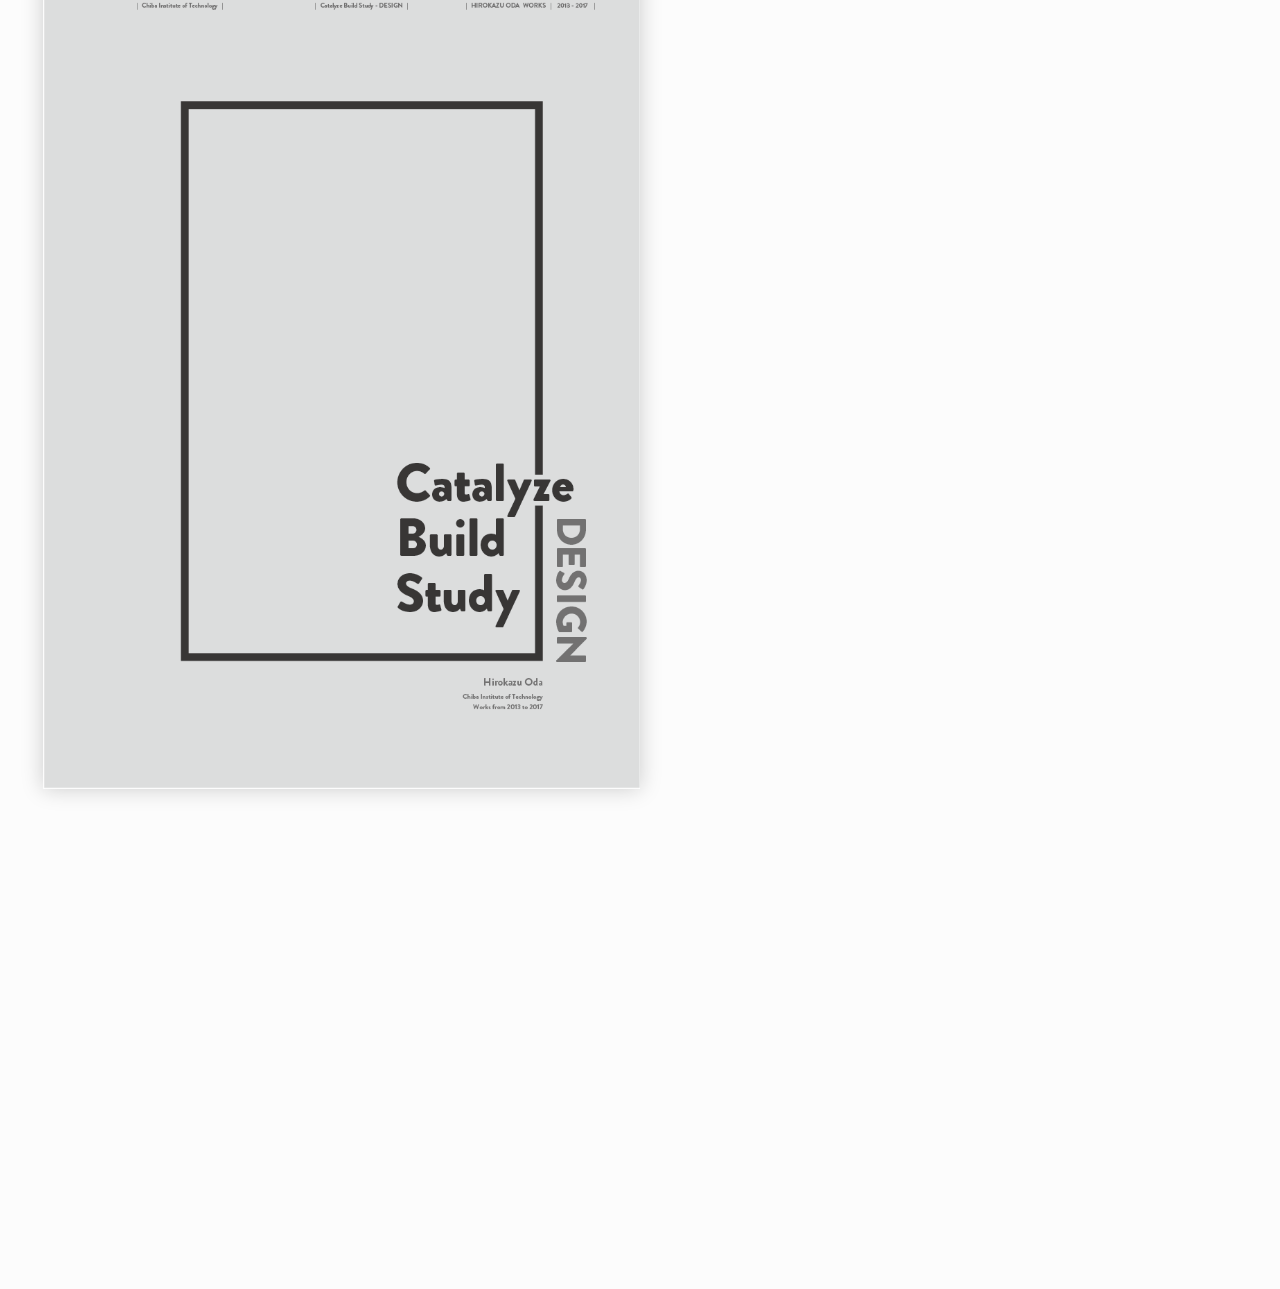
==== turnjs4/samples/basic/index.html @ 7fb5406c "Add files via upload" ====
<!doctype html>
<!--[if lt IE 7 ]> <html lang="en" class="ie6"> <![endif]-->
<!--[if IE 7 ]>    <html lang="en" class="ie7"> <![endif]-->
<!--[if IE 8 ]>    <html lang="en" class="ie8"> <![endif]-->
<!--[if IE 9 ]>    <html lang="en" class="ie9"> <![endif]-->
<!--[if !IE]><!--> <html lang="en"> <!--<![endif]-->
<head>
<meta name="viewport" content="width = 1050, user-scalable = no" />
<script type="text/javascript" src="../../extras/jquery.min.1.7.js"></script>
<script type="text/javascript" src="../../extras/modernizr.2.5.3.min.js"></script>
</head>
<body>

<div class="flipbook-viewport">
	<div class="container">
		<div class="flipbook">
			<div style="background-image:url(pages/1.png)"></div>
			<div style="background-image:url(pages/2.png)"></div>
			<div style="background-image:url(pages/3.png)"></div>
			<div style="background-image:url(pages/4.png)"></div>
			<div style="background-image:url(pages/5.png)"></div>
			<div style="background-image:url(pages/6.png)"></div>
			<div style="background-image:url(pages/7.png)"></div>
			<div style="background-image:url(pages/8.png)"></div>
			<div style="background-image:url(pages/9.png)"></div>
			<div style="background-image:url(pages/10.png)"></div>
			<div style="background-image:url(pages/11.png)"></div>
			<div style="background-image:url(pages/12.png)"></div>
			<div style="background-image:url(pages/13.png)"></div>
			<div style="background-image:url(pages/14.png)"></div>
			<div style="background-image:url(pages/15.png)"></div>
			<div style="background-image:url(pages/16.png)"></div>
			<div style="background-image:url(pages/17.png)"></div>
			<div style="background-image:url(pages/18.png)"></div>
			<div style="background-image:url(pages/19.png)"></div>
			<div style="background-image:url(pages/20.png)"></div>
			<div style="background-image:url(pages/21.png)"></div>
			<div style="background-image:url(pages/22.png)"></div>
			<div style="background-image:url(pages/23.png)"></div>
			<div style="background-image:url(pages/24.png)"></div>
			<div style="background-image:url(pages/25.png)"></div>
			<div style="background-image:url(pages/26.png)"></div>
			<div style="background-image:url(pages/27.png)"></div>
			<div style="background-image:url(pages/28.png)"></div>
			<div style="background-image:url(pages/29.png)"></div>
			<div style="background-image:url(pages/30.png)"></div>
			<div style="background-image:url(pages/31.png)"></div>
			<div style="background-image:url(pages/32.png)"></div>
			<div style="background-image:url(pages/33.png)"></div>
			<div style="background-image:url(pages/34.png)"></div>
			<div style="background-image:url(pages/35.png)"></div>
			<div style="background-image:url(pages/36.png)"></div>
			<div style="background-image:url(pages/37.png)"></div>
			<div style="background-image:url(pages/38.png)"></div>
			<div style="background-image:url(pages/39.png)"></div>
			<div style="background-image:url(pages/40.png)"></div>
			<div style="background-image:url(pages/41.png)"></div>
			<div style="background-image:url(pages/42.png)"></div>
			<div style="background-image:url(pages/43.png)"></div>
			<div style="background-image:url(pages/44.png)"></div>
		</div>
	</div>
</div>


<script type="text/javascript">

function loadApp() {

	// Create the flipbook

	$('.flipbook').turn({
			// Width

			width:1790/1.5,

			// Height

			height:1258/1.5,

			// Elevation

			elevation: 50,

			// Enable gradients

			gradients: true,

			// Auto center this flipbook

			autoCenter: true

	});
}

// Load the HTML4 version if there's not CSS transform

yepnope({
	test : Modernizr.csstransforms,
	yep: ['../../lib/turn.js'],
	nope: ['../../lib/turn.html4.min.js'],
	both: ['css/basic.css'],
	complete: loadApp
});

</script>

</body>
</html>
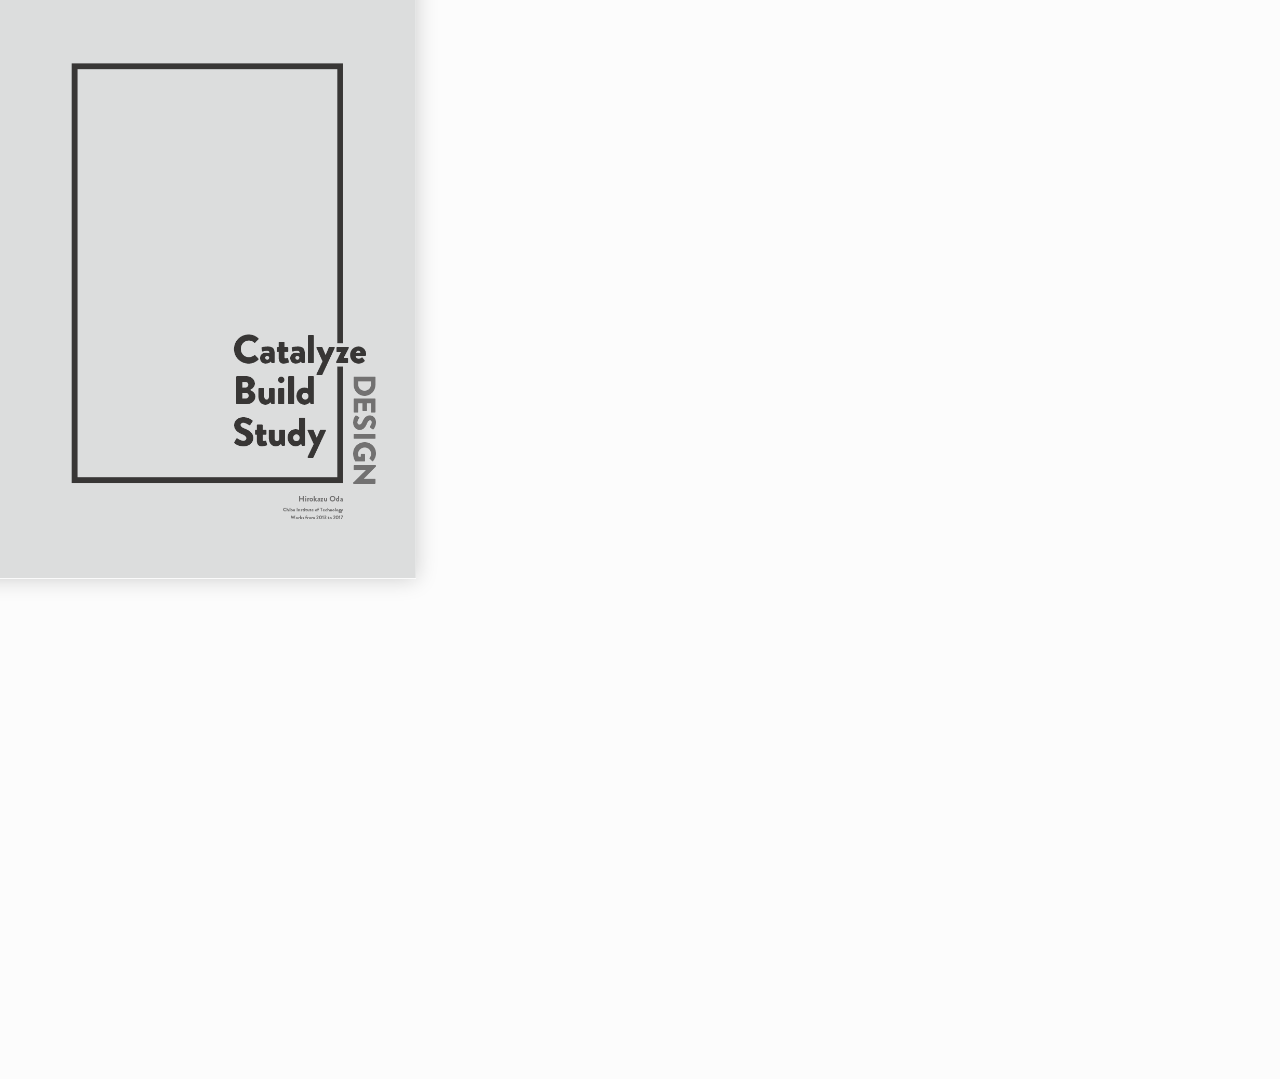
==== commit 50b3006b: "Update index.html" ====
--- a/turnjs4/samples/basic/index.html
+++ b/turnjs4/samples/basic/index.html
@@ -72,11 +72,11 @@
 	$('.flipbook').turn({
 			// Width
 
-			width:1790/1.5,
+			width:1790/2,
 
 			// Height
 
-			height:1258/1.5,
+			height:1258/2,
 
 			// Elevation
 
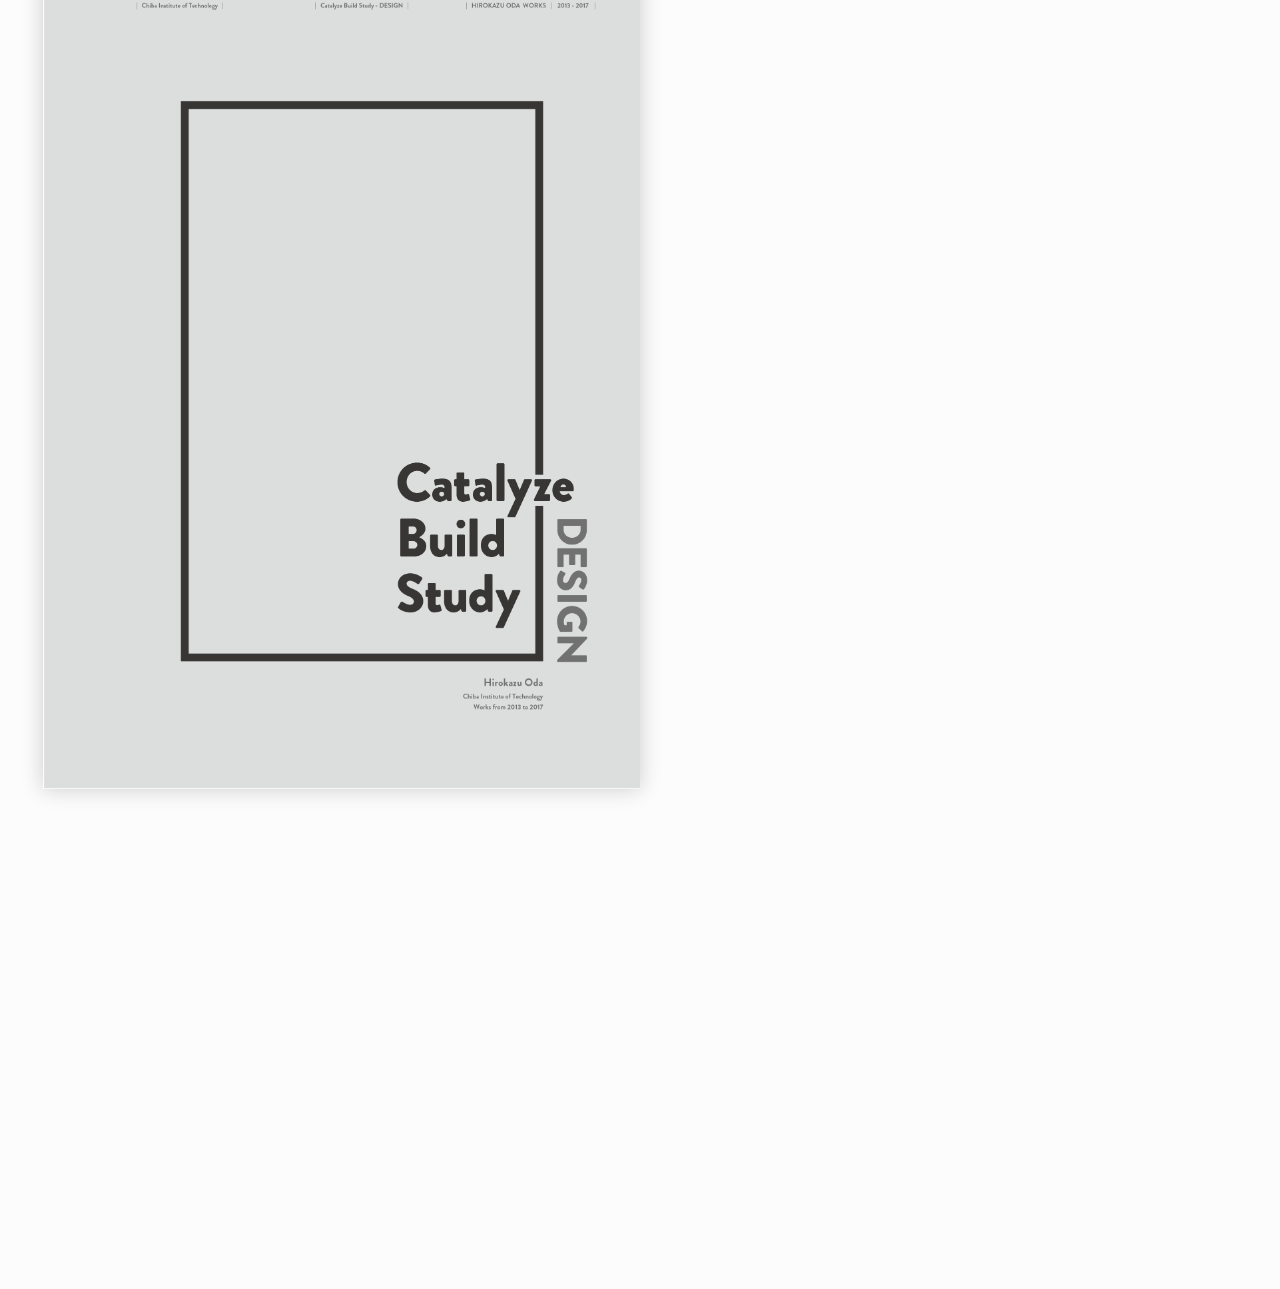
==== commit 77fccbd0: "Add files via upload" ====
--- a/turnjs4/samples/basic/index.html
+++ b/turnjs4/samples/basic/index.html
@@ -72,11 +72,11 @@
 	$('.flipbook').turn({
 			// Width
 
-			width:1790/2,
+			width:1790/1.5,
 
 			// Height
 
-			height:1258/2,
+			height:1258/1.5,
 
 			// Elevation
 
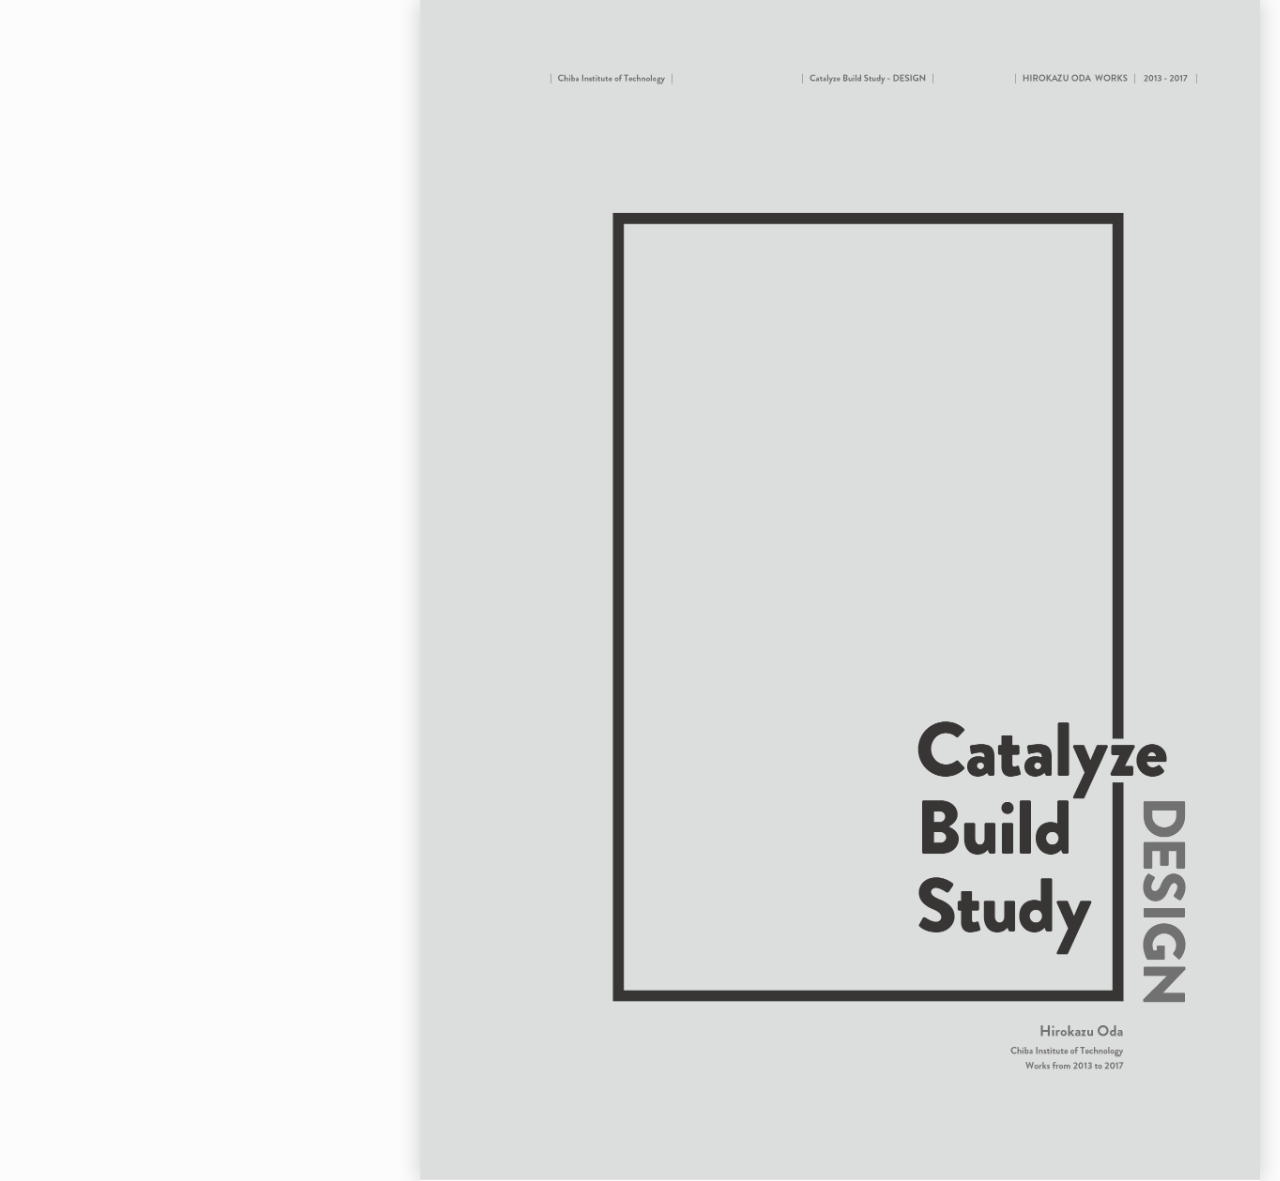
==== commit 4293671a: "Update index.html" ====
--- a/turnjs4/samples/basic/index.html
+++ b/turnjs4/samples/basic/index.html
@@ -68,15 +68,18 @@
 function loadApp() {
 
 	// Create the flipbook
+	
+	var w = $(window).width() * 1.05;
+	var h = $(window).height() * 1.05;
 
 	$('.flipbook').turn({
 			// Width
 
-			width:1790/1.5,
+			width:w/0.8,
 
 			// Height
 
-			height:1258/1.5,
+			height:w/0.8*0.7027932961,
 
 			// Elevation
 
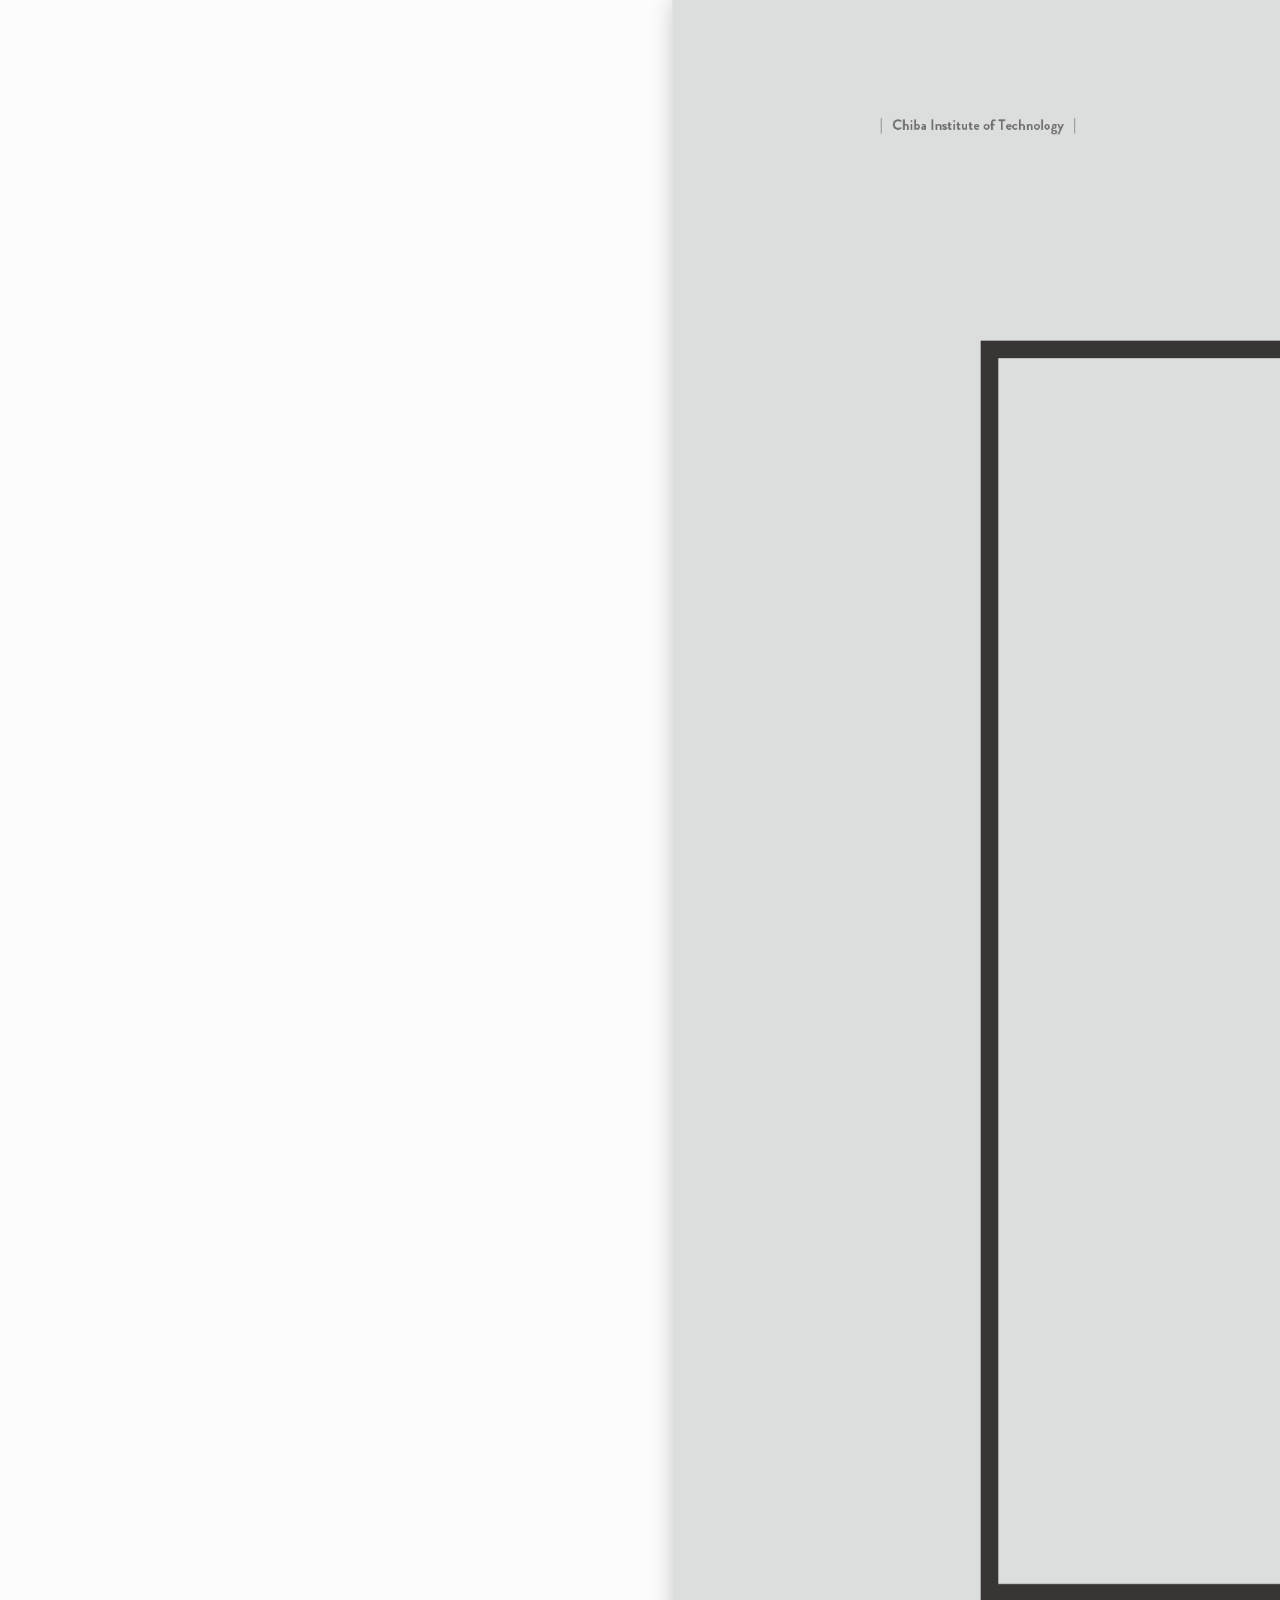
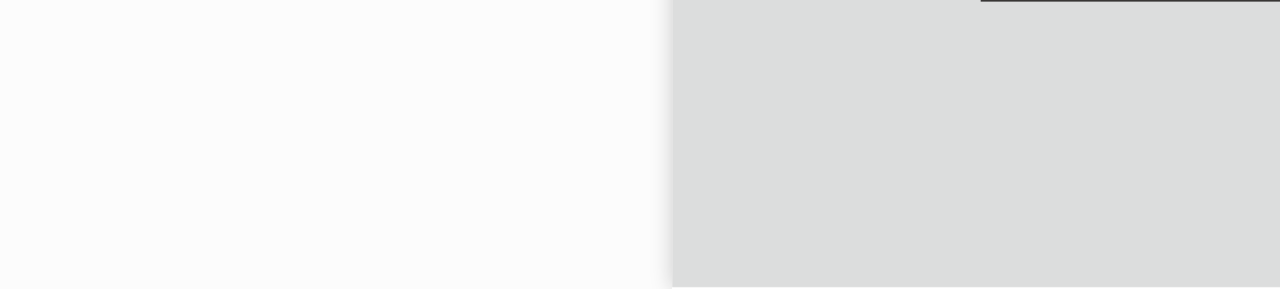
==== commit 8650a592: "Update index.html" ====
--- a/turnjs4/samples/basic/index.html
+++ b/turnjs4/samples/basic/index.html
@@ -75,11 +75,11 @@
 	$('.flipbook').turn({
 			// Width
 
-			width:w/0.8,
+			width:w/0.5,
 
 			// Height
 
-			height:w/0.8*0.7027932961,
+			height:w/0.5*0.7027932961,
 
 			// Elevation
 
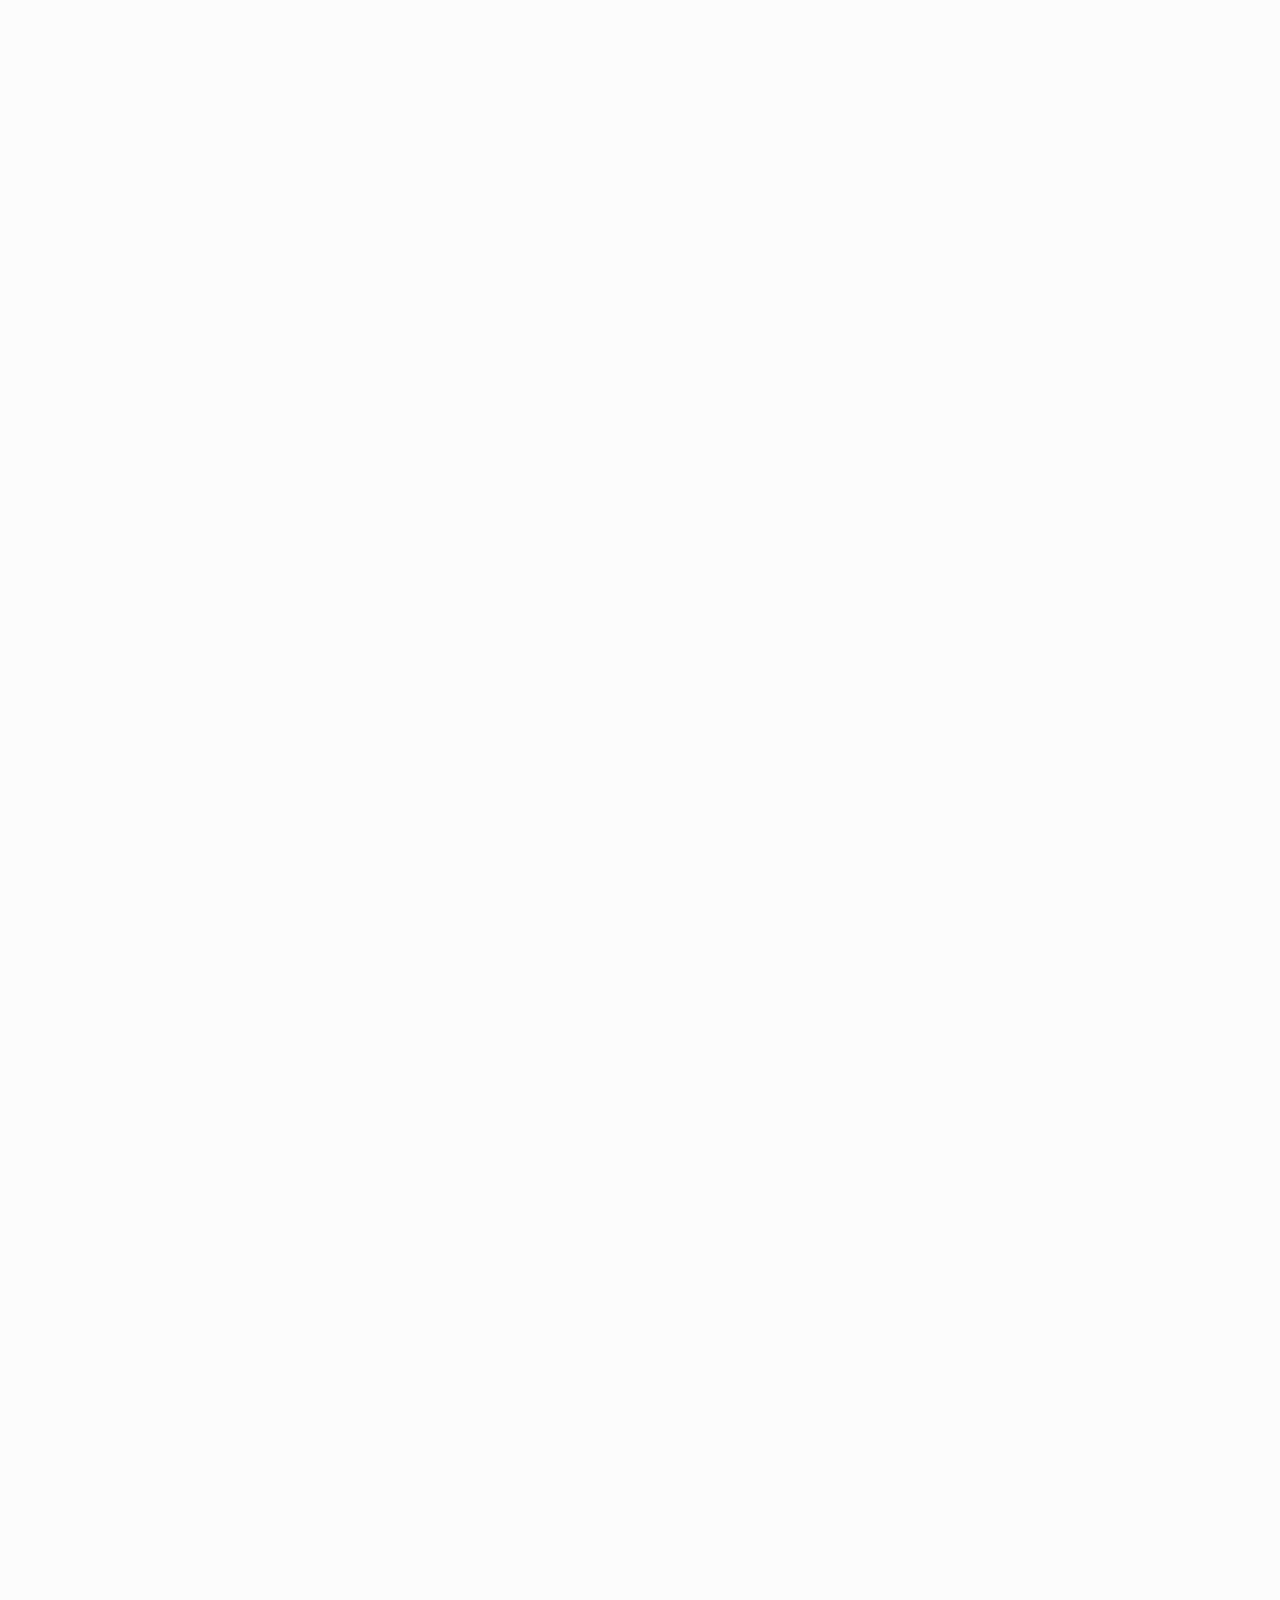
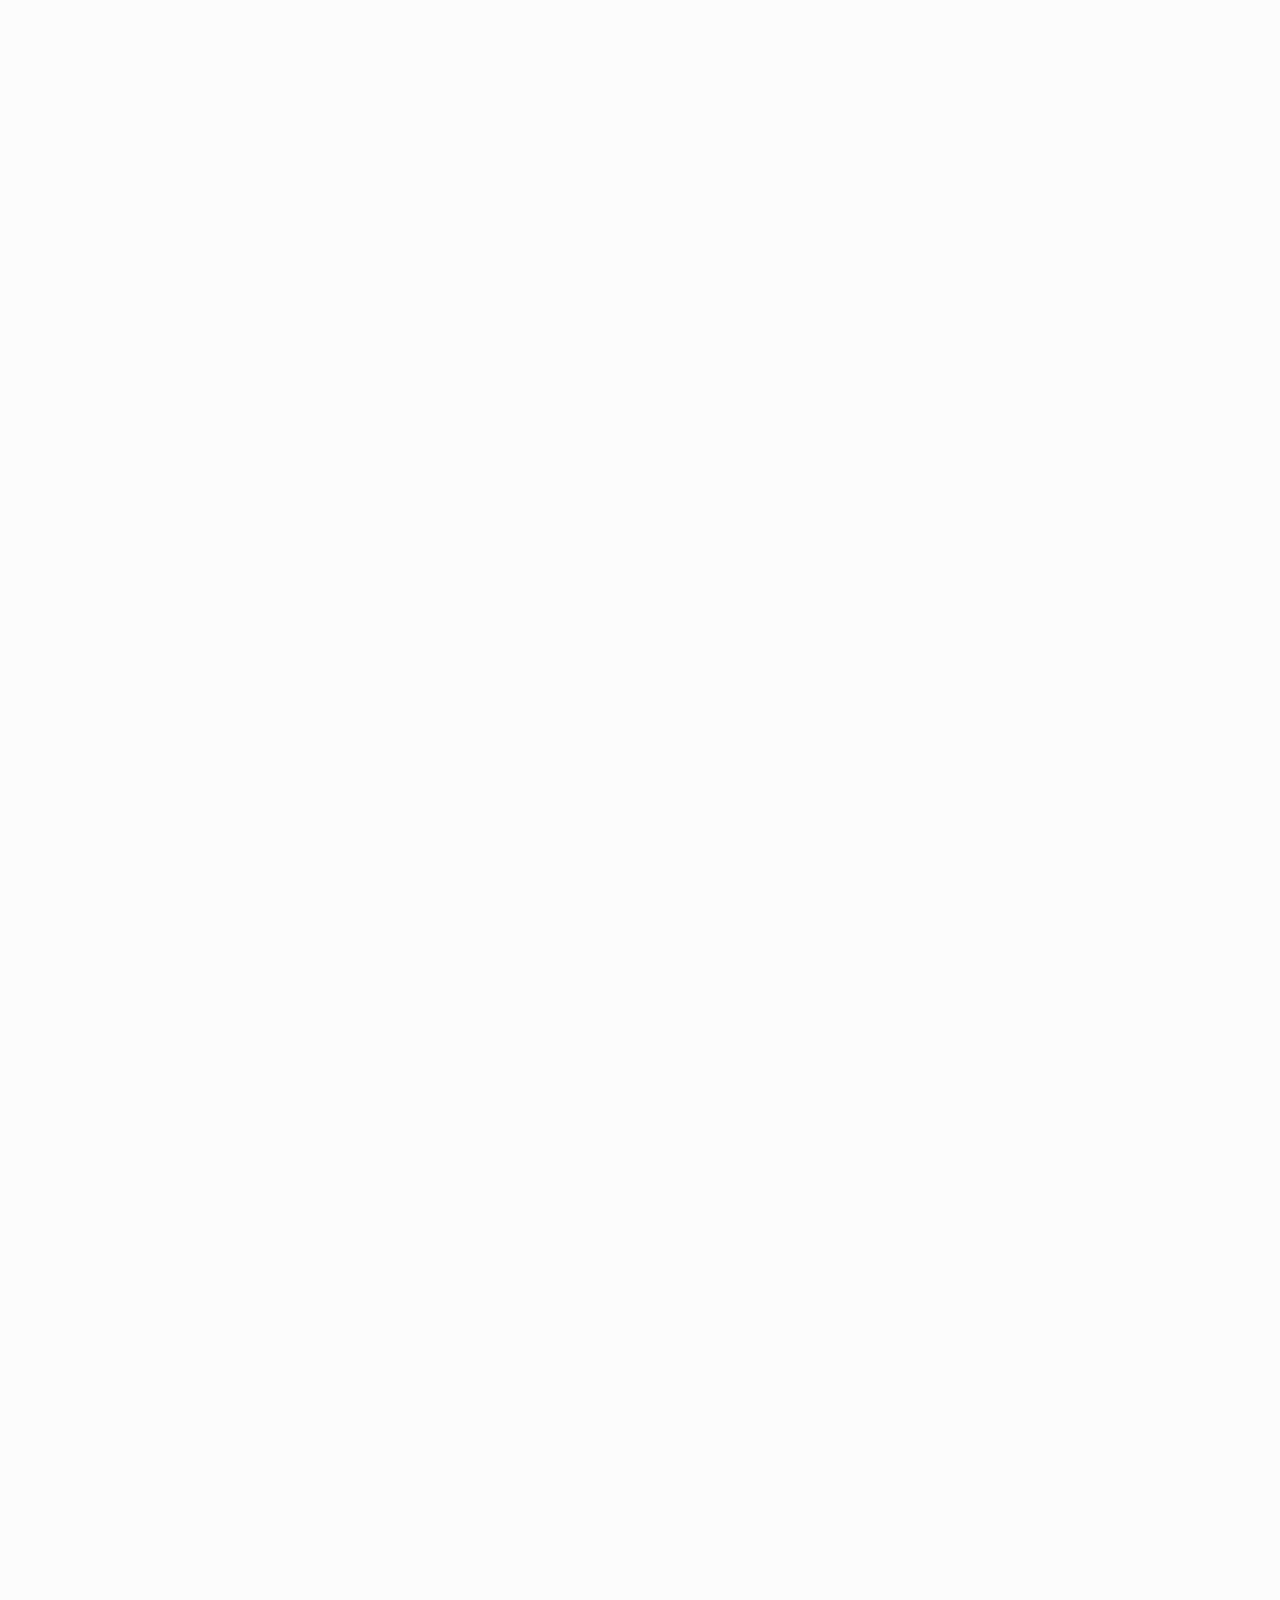
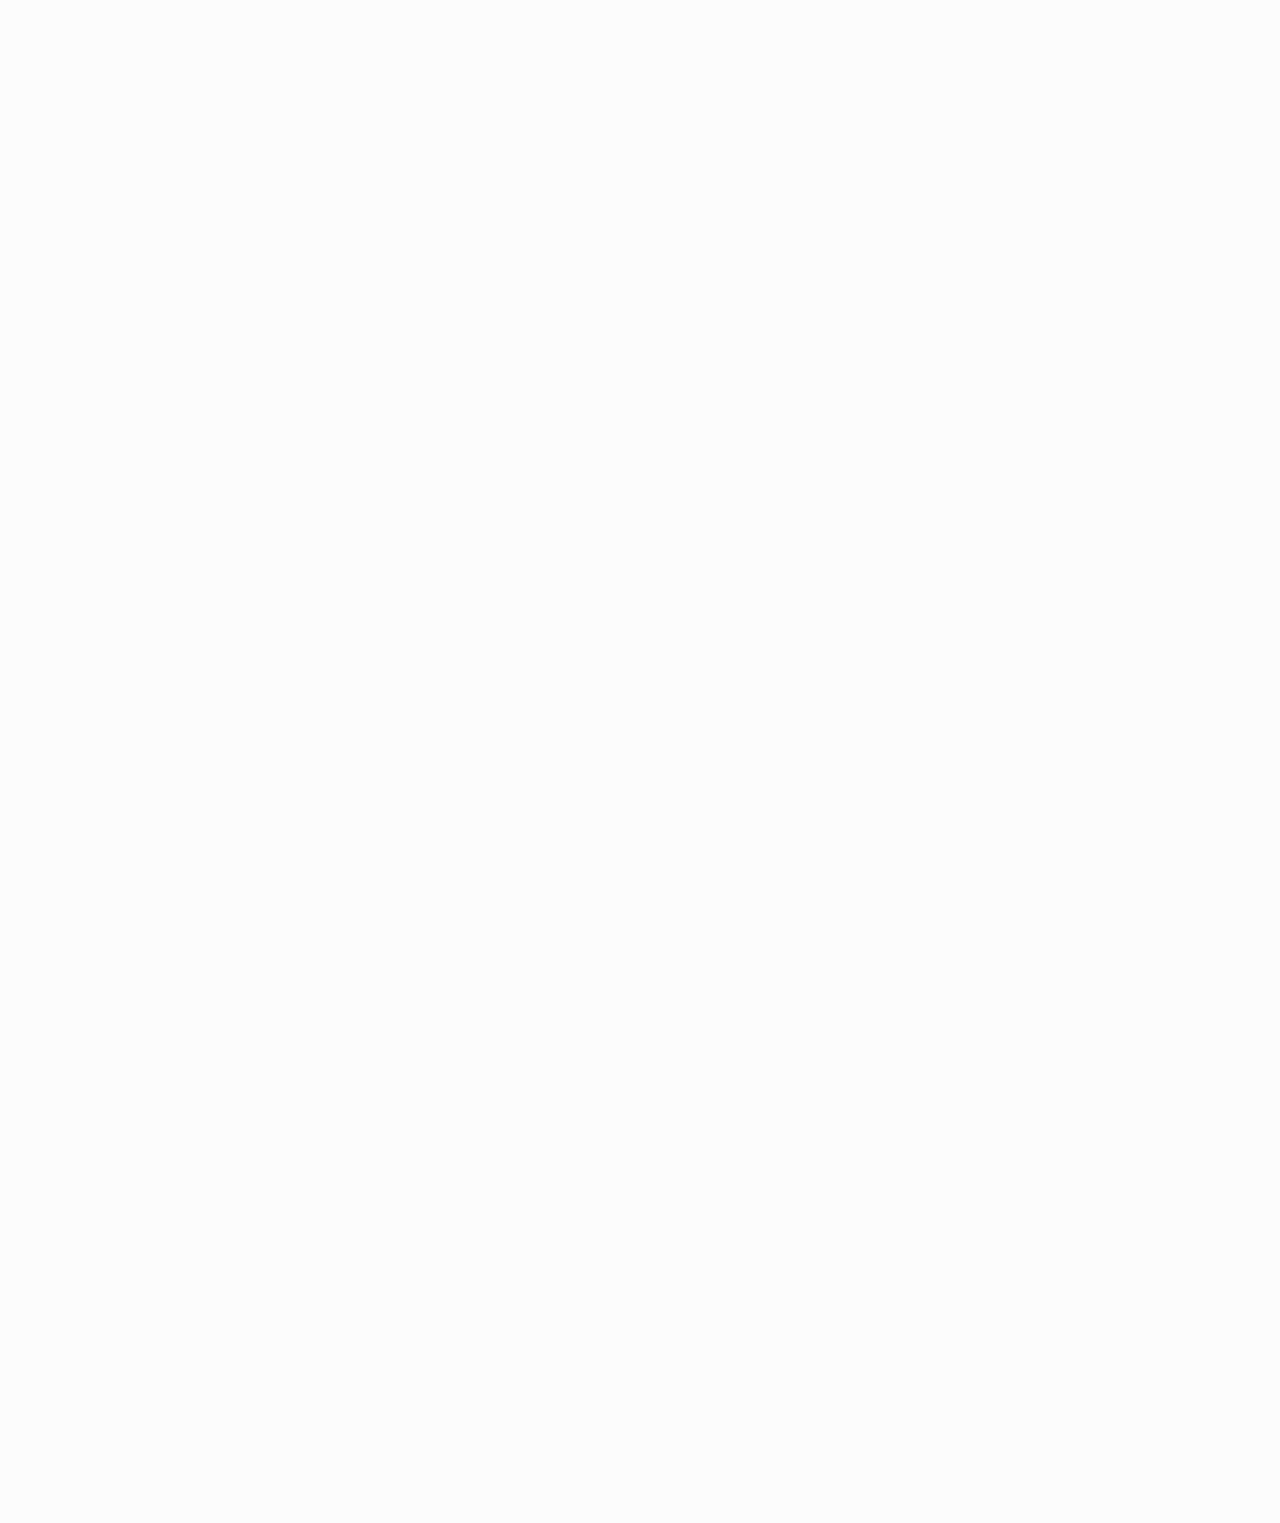
==== commit 675334f7: "Update index.html" ====
--- a/turnjs4/samples/basic/index.html
+++ b/turnjs4/samples/basic/index.html
@@ -75,11 +75,11 @@
 	$('.flipbook').turn({
 			// Width
 
-			width:w/0.5,
+			width:w/0.2,
 
 			// Height
 
-			height:w/0.5*0.7027932961,
+			height:w/0.2*0.7027932961,
 
 			// Elevation
 
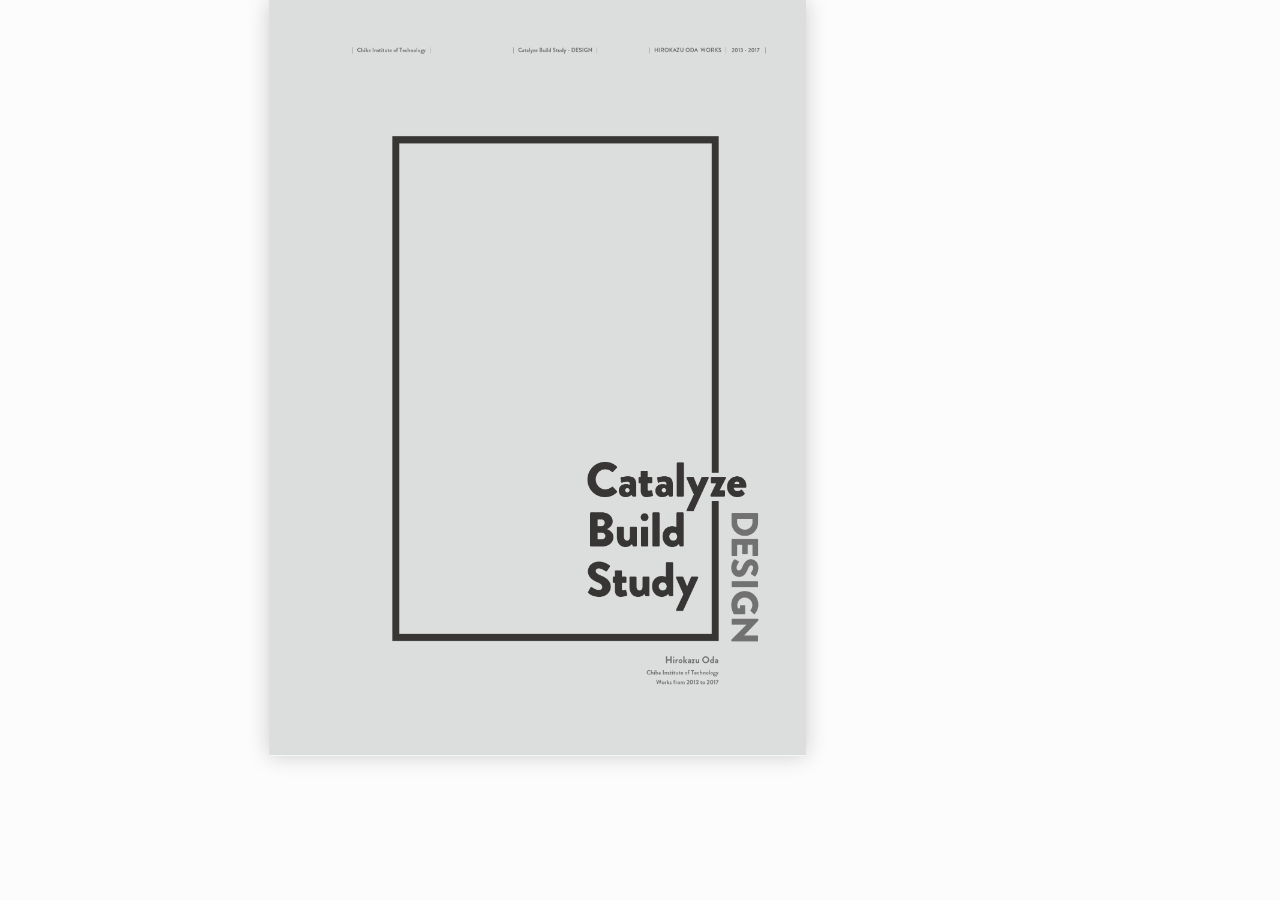
==== commit 4f69de13: "Update index.html" ====
--- a/turnjs4/samples/basic/index.html
+++ b/turnjs4/samples/basic/index.html
@@ -75,11 +75,11 @@
 	$('.flipbook').turn({
 			// Width
 
-			width:w/0.2,
+			width:w*0.8,
 
 			// Height
 
-			height:w/0.2*0.7027932961,
+			height:w*0.8*0.7027932961,
 
 			// Elevation
 
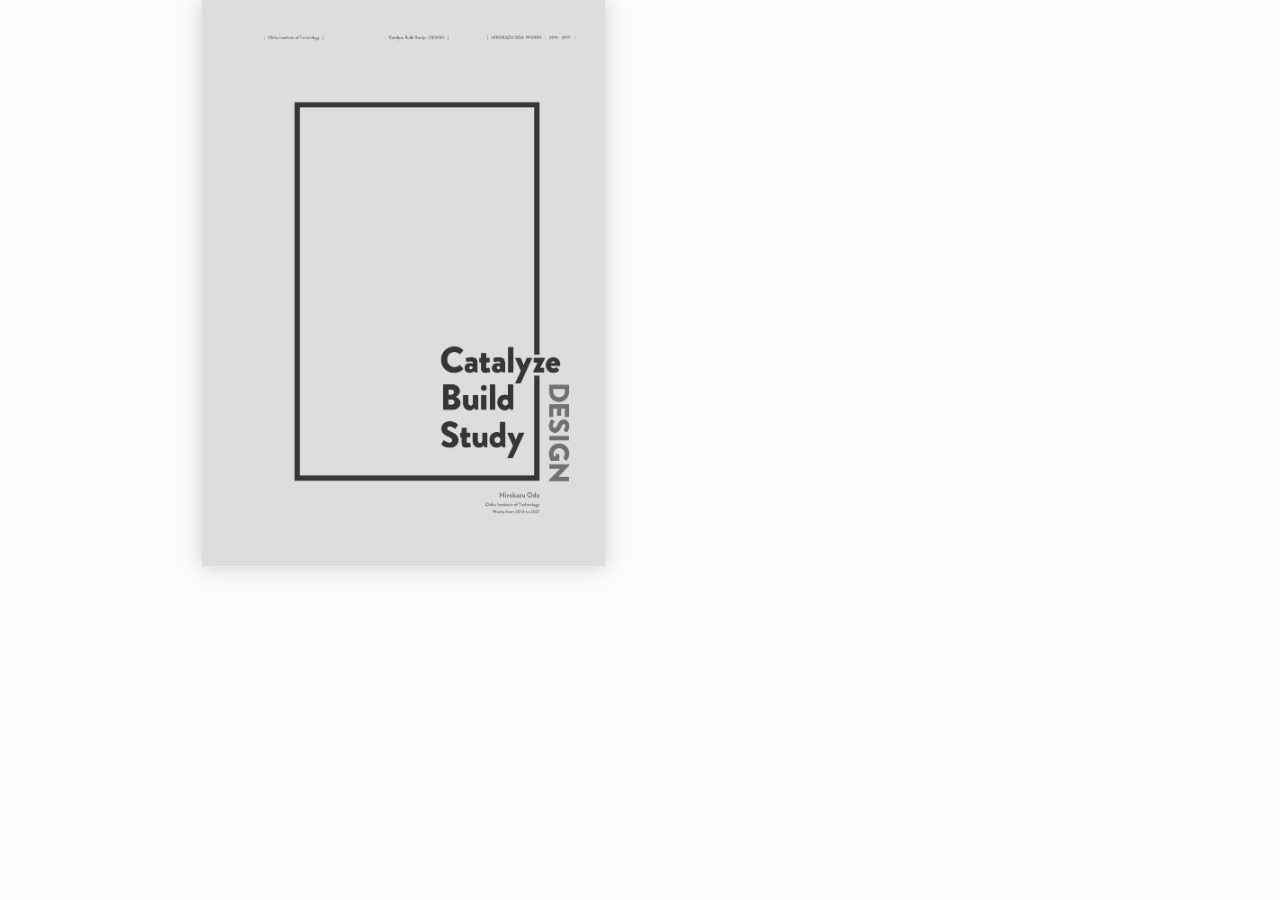
==== commit f9dde409: "Update index.html" ====
--- a/turnjs4/samples/basic/index.html
+++ b/turnjs4/samples/basic/index.html
@@ -75,11 +75,11 @@
 	$('.flipbook').turn({
 			// Width
 
-			width:w*0.8,
+			width:w*0.6,
 
 			// Height
 
-			height:w*0.8*0.7027932961,
+			height:w*0.6*0.7027932961,
 
 			// Elevation
 
